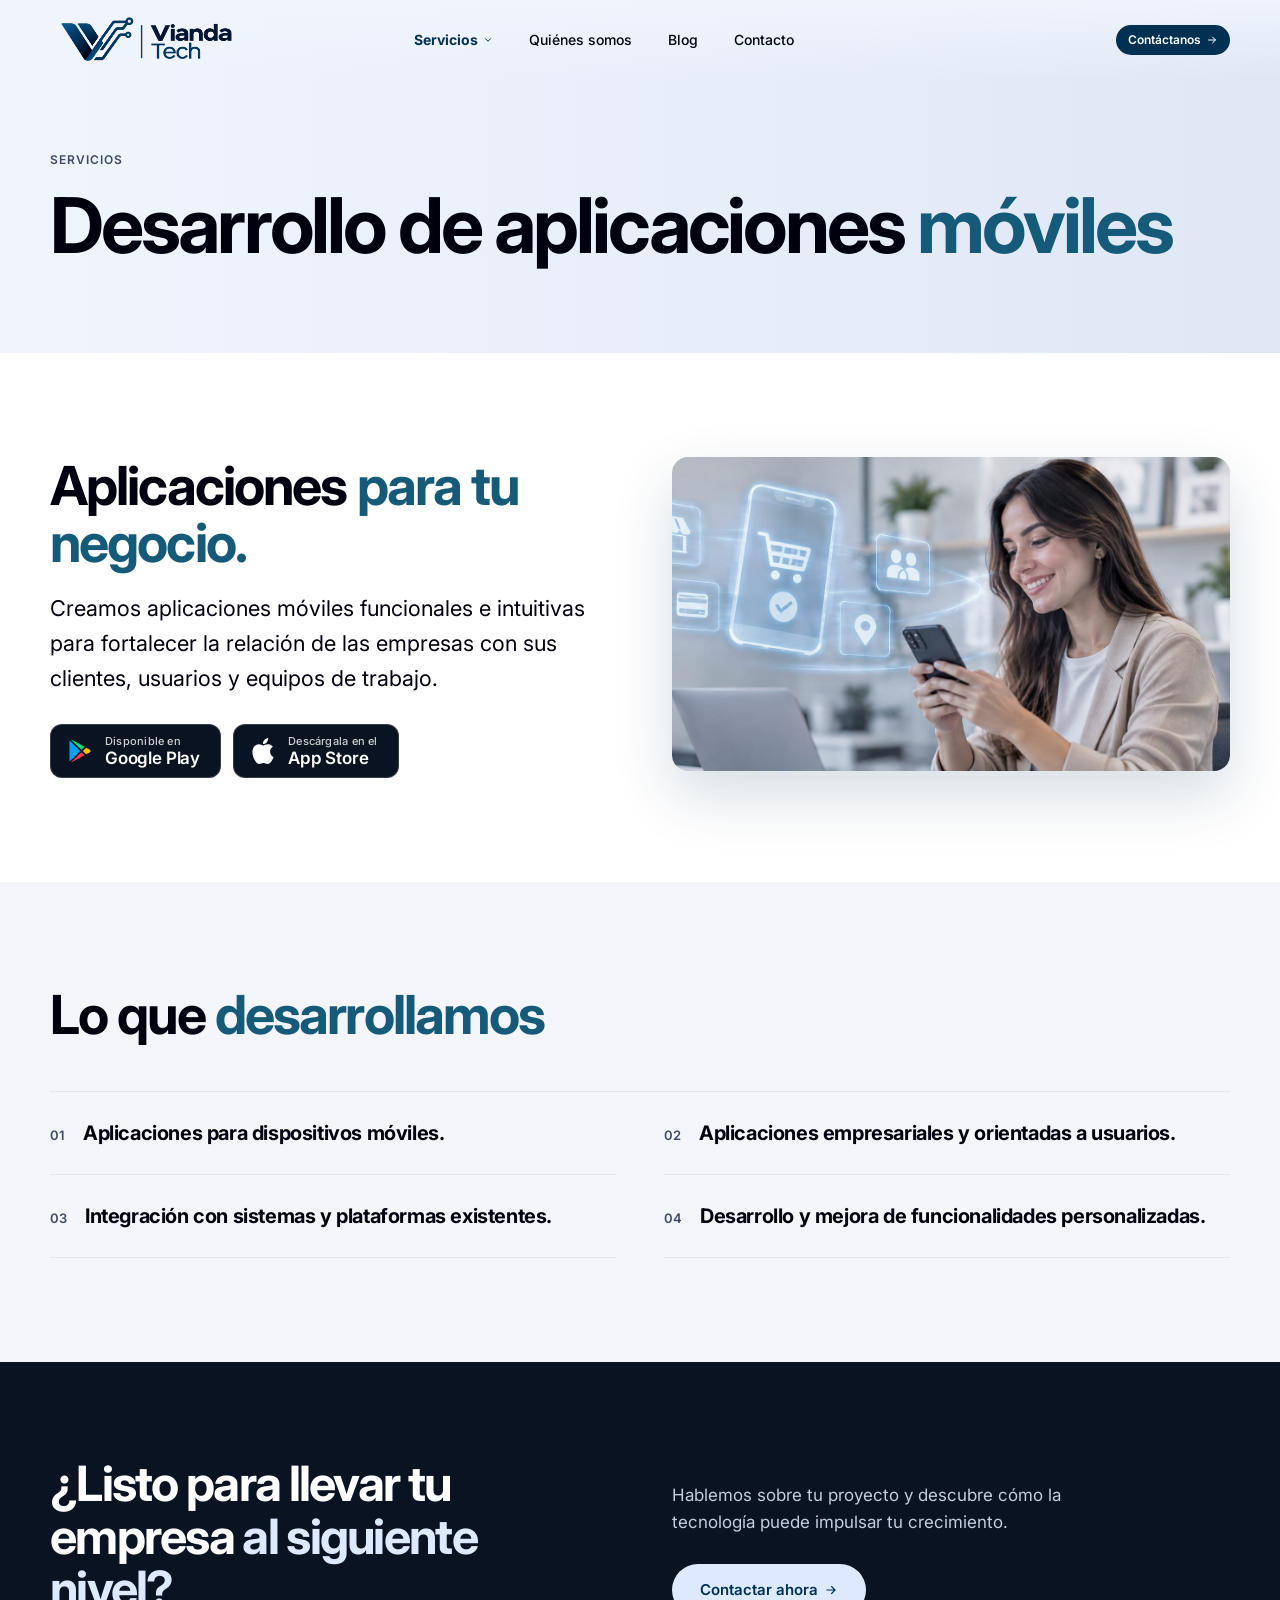
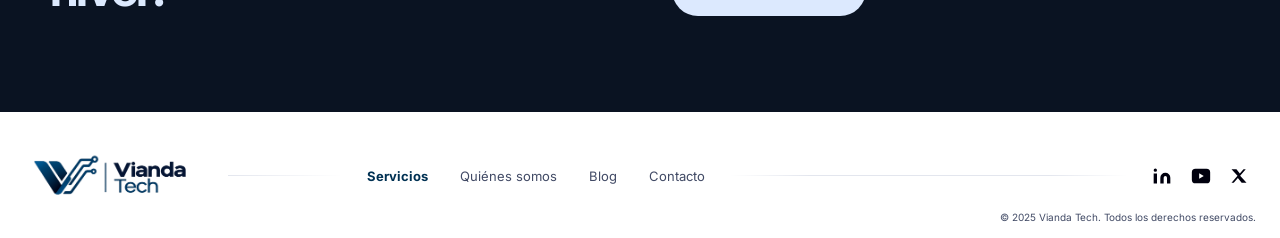
==== aplicaciones-moviles.html @ a9103120 "look and feel improvements" ====
<!DOCTYPE html>
<html lang="es">
<head>
  <meta charset="utf-8">
  <meta name="viewport" content="width=device-width, initial-scale=1, viewport-fit=cover">
  <title>Desarrollo de aplicaciones móviles | Vianda Tech</title>
  <meta name="description" content="Creamos aplicaciones móviles funcionales e intuitivas para fortalecer la relación de las empresas con sus clientes, usuarios y equipos de trabajo.">
  <meta name="theme-color" content="#003153">
  <link rel="canonical" href="https://viandatech.com/aplicaciones-moviles.html">
  <link rel="icon" type="image/png" href="assets/logo-mark.png" media="(prefers-color-scheme: light)">
  <link rel="icon" type="image/png" href="assets/logo-mark-dark.png" media="(prefers-color-scheme: dark)">
  <meta property="og:type" content="website">
  <meta property="og:site_name" content="Vianda Tech">
  <meta property="og:locale" content="es_CO">
  <meta property="og:url" content="https://viandatech.com/aplicaciones-moviles.html">
  <meta property="og:title" content="Desarrollo de aplicaciones móviles | Vianda Tech">
  <meta property="og:description" content="Aplicaciones móviles funcionales e intuitivas para empresas, clientes y equipos de trabajo.">
  <meta property="og:image" content="https://viandatech.com/assets/og-image.jpg">
  <meta property="og:image:width" content="1200">
  <meta property="og:image:height" content="629">
  <meta name="twitter:card" content="summary_large_image">
  <link rel="preconnect" href="https://fonts.googleapis.com">
  <link rel="preconnect" href="https://fonts.gstatic.com" crossorigin>
  <link rel="stylesheet" href="https://fonts.googleapis.com/css2?family=Inter:wght@400;500;600;700;800&display=swap">
  <link rel="stylesheet" href="styles.css?v=20261141">
</head>
<body>

  <svg width="0" height="0" style="position:absolute" aria-hidden="true">
    <symbol id="i-arrow" viewBox="0 0 24 24"><path d="M5 12h14M13 6l6 6-6 6" fill="none" stroke="currentColor" stroke-width="2" stroke-linecap="round" stroke-linejoin="round"/></symbol>
    <symbol id="i-chev" viewBox="0 0 24 24"><path d="m6 9 6 6 6-6" fill="none" stroke="currentColor" stroke-width="2.4" stroke-linecap="round" stroke-linejoin="round"/></symbol>
    <symbol id="i-whatsapp" viewBox="0 0 24 24"><path fill="currentColor" d="M17.47 14.38c-.3-.15-1.76-.87-2.03-.97-.27-.1-.47-.15-.67.15-.2.3-.77.97-.94 1.16-.17.2-.35.22-.65.07-.3-.15-1.26-.46-2.39-1.48-.88-.79-1.48-1.76-1.65-2.06-.17-.3-.02-.46.13-.6.13-.14.3-.35.45-.52.15-.17.2-.3.3-.5.1-.2.05-.37-.03-.52-.07-.15-.67-1.61-.92-2.21-.24-.58-.49-.5-.67-.51h-.57c-.2 0-.52.07-.79.37-.27.3-1.04 1.02-1.04 2.48 0 1.46 1.07 2.88 1.21 3.07.15.2 2.1 3.2 5.08 4.49.71.3 1.26.49 1.7.63.71.23 1.36.2 1.87.12.57-.09 1.76-.72 2.01-1.41.25-.7.25-1.29.17-1.41-.07-.13-.27-.2-.57-.35M12.05 21.78h-.01a9.87 9.87 0 0 1-5.03-1.38l-.36-.21-3.74.98 1-3.65-.24-.37a9.86 9.86 0 0 1-1.51-5.26c0-5.45 4.44-9.89 9.89-9.89 2.64 0 5.12 1.03 6.99 2.9a9.83 9.83 0 0 1 2.89 7c0 5.45-4.44 9.89-9.88 9.89M20.46 3.49A11.82 11.82 0 0 0 12.05 0C5.5 0 .16 5.34.16 11.89c0 2.1.55 4.14 1.59 5.95L.06 24l6.3-1.65a11.88 11.88 0 0 0 5.68 1.45h.01c6.55 0 11.89-5.34 11.89-11.89 0-3.18-1.24-6.17-3.48-8.42"/></symbol>
    <symbol id="i-in" viewBox="0 0 24 24"><path fill="currentColor" d="M16 8a6 6 0 0 1 6 6v7h-4v-7a2 2 0 0 0-4 0v7h-4v-7a6 6 0 0 1 6-6zM2 9h4v12H2zM4 3a2 2 0 1 1 0 4 2 2 0 0 1 0-4z"/></symbol>
    <symbol id="i-yt" viewBox="0 0 24 24"><path fill="currentColor" fill-rule="evenodd" d="M6 4h12a4 4 0 0 1 4 4v8a4 4 0 0 1-4 4H6a4 4 0 0 1-4-4V8a4 4 0 0 1 4-4zm4 5v6l5-3z"/></symbol>
    <symbol id="i-x" viewBox="0 0 24 24"><path fill="currentColor" d="M18 3h3l-7.5 8.6L22 21h-6.5l-5-6.2L5 21H2l8-9.2L2 3h6.6l4.5 5.7z"/></symbol>
  </svg>

  <header class="page-head">
    <nav class="nav" aria-label="Principal">
      <div class="container nav__inner">
        <a class="logo" href="index.html"><img src="assets/logo.png" width="800" height="286" alt="Vianda Tech"></a>
        <ul class="nav__links" id="menu">
          <li class="has-menu">
            <a href="index.html#servicios" aria-current="page">Servicios <svg class="chev" width="10" height="10"><use href="#i-chev"/></svg></a>
            <ul class="submenu">
              <li><a href="software-a-medida.html">Software a Medida</a></li>
              <li><a href="asesoria-tecnologica.html">Asesoría Tecnológica</a></li>
              <li><a href="sitios-web-profesionales.html">Sitios Web Profesionales</a></li>
              <li><a href="aplicaciones-moviles.html" aria-current="page">Aplicaciones Móviles</a></li>
              <li><a href="automatizacion-ia.html">Automatización con IA</a></li>
            </ul>
          </li>
          <li><a href="quienes-somos.html">Quiénes somos</a></li>
          <li><a href="index.html#blog">Blog</a></li>
          <li><a href="https://wa.me/573223064409?text=Hola%2C%20deseo%20contactar%20contigo" target="_blank" rel="noopener">Contacto</a></li>
          <li class="nav__cta"><a class="btn btn--deep" href="https://wa.me/573223064409?text=Hola%2C%20quiero%20m%C3%A1s%20informaci%C3%B3n%20sobre%20sus%20servicios" target="_blank" rel="noopener">Contáctanos <svg width="14" height="14"><use href="#i-arrow"/></svg></a></li>
          <li class="nav__contact"><a href="tel:+573223064409">+57 322 306 4409</a><a href="mailto:contacto@viandatech.com">contacto@viandatech.com</a></li>
        </ul>
        <a class="btn btn--deep btn--nav" href="https://wa.me/573223064409?text=Hola%2C%20quiero%20m%C3%A1s%20informaci%C3%B3n%20sobre%20sus%20servicios" target="_blank" rel="noopener" aria-label="Contáctanos por WhatsApp"><span class="btn__label">Contáctanos</span> <svg class="ico-arrow" width="12" height="12"><use href="#i-arrow"/></svg><svg class="ico-wa" width="28" height="28" aria-hidden="true"><use href="#i-whatsapp"/></svg></a>
        <button class="burger" type="button" aria-label="Abrir menú" aria-expanded="false" aria-controls="menu">
          <span></span><span></span><span></span>
        </button>
        <div class="nav__backdrop"></div>
      </div>
    </nav>
    <div class="container page-head__body">
      <p class="eyebrow">Servicios</p>
      <h1>Desarrollo de aplicaciones <em>móviles</em></h1>
    </div>
  </header>

  <main>
    <section class="section" aria-labelledby="sw-title">
      <div class="container split">
        <div>
          <h2 id="sw-title">Aplicaciones <em>para tu negocio.</em></h2>
          <p class="lead lead--lg">Creamos aplicaciones móviles funcionales e intuitivas para fortalecer la relación de las empresas con sus clientes, usuarios y equipos de trabajo.</p>
          <div class="stores">
            <!-- Enlaces pendientes: reemplazar "#" por la URL de la ficha en cada tienda cuando la app esté publicada -->
            <a class="store" href="#">
              <svg width="26" height="26" viewBox="0 0 512 512" aria-hidden="true"><path fill="#00a0ff" d="M48 59.49v393a4.33 4.33 0 0 0 7.37 3.07L260 256 55.37 56.42A4.33 4.33 0 0 0 48 59.49z"/><path fill="#00e676" d="M345.8 174 89.22 32.64l-.16-.09c-4.42-2.4-8.62 3.58-5 7.06l201.13 192.32z"/><path fill="#ff3a44" d="M84.08 472.39c-3.6 3.48.6 9.46 5 7.06l.16-.09L345.8 338l-60.61-57.95z"/><path fill="#ffc400" d="M449.38 231l-71.65-39.46L310.36 256l67.37 64.43L449.38 281c19.49-10.77 19.49-39.23 0-50z"/></svg>
              <span><small>Disponible en</small>Google Play</span>
            </a>
            <a class="store" href="#">
              <svg width="26" height="26" viewBox="0 0 24 24" aria-hidden="true"><path fill="currentColor" d="M12.152 6.896c-.948 0-2.415-1.078-3.96-1.04-2.04.027-3.91 1.183-4.961 3.014-2.117 3.675-.546 9.103 1.519 12.09 1.013 1.454 2.208 3.09 3.792 3.039 1.52-.065 2.09-.987 3.935-.987 1.831 0 2.35.987 3.96.948 1.637-.026 2.676-1.48 3.676-2.948 1.156-1.688 1.636-3.325 1.662-3.415-.039-.013-3.182-1.221-3.22-4.857-.026-3.04 2.48-4.494 2.597-4.559-1.429-2.09-3.623-2.324-4.39-2.376-2-.156-3.675 1.09-4.61 1.09zM15.53 3.83c.843-1.012 1.4-2.427 1.245-3.83-1.207.052-2.662.805-3.532 1.818-.78.896-1.454 2.338-1.273 3.714 1.338.104 2.715-.688 3.559-1.701"/></svg>
              <span><small>Descárgala en el</small>App Store</span>
            </a>
          </div>
        </div>
        <img class="connected__img" src="assets/hero-5.jpg" width="1612" height="724" alt="Persona usando una aplicación móvil en su teléfono" loading="lazy">
      </div>
    </section>

    <section class="section section--tint" aria-labelledby="scope-title">
      <div class="container">
        <h2 id="scope-title" class="h2--wide">Lo que <em>desarrollamos</em></h2>
        <ul class="values values--2">
          <li>Aplicaciones para dispositivos móviles.</li>
          <li>Aplicaciones empresariales y orientadas a usuarios.</li>
          <li>Integración con sistemas y plataformas existentes.</li>
          <li>Desarrollo y mejora de funcionalidades personalizadas.</li>
        </ul>
      </div>
    </section>

    <section class="cta" id="contacto">
      <div class="container cta__inner">
        <h2>¿Listo para llevar tu empresa <em>al siguiente nivel?</em></h2>
        <div>
          <p>Hablemos sobre tu proyecto y descubre cómo la tecnología puede impulsar tu crecimiento.</p>
          <a class="btn btn--soft" href="https://wa.me/573223064409?text=Hola%2C%20deseo%20contactar%20contigo" target="_blank" rel="noopener">Contactar ahora <svg width="14" height="14"><use href="#i-arrow"/></svg></a>
        </div>
      </div>
    </section>
  </main>

  <footer class="footer">
    <a class="logo" href="index.html"><img src="assets/logo.png" width="800" height="286" alt="Vianda Tech" loading="lazy"></a>
    <span class="footer__line footer__line--s" aria-hidden="true"></span>
    <nav aria-label="Pie">
      <a href="index.html#servicios" aria-current="page">Servicios</a>
      <a href="quienes-somos.html">Quiénes somos</a>
      <a href="index.html#blog">Blog</a>
      <a href="https://wa.me/573223064409?text=Hola%2C%20deseo%20contactar%20contigo" target="_blank" rel="noopener">Contacto</a>
    </nav>
    <span class="footer__line footer__line--l" aria-hidden="true"></span>
    <div class="footer__social">
      <a href="#" aria-label="LinkedIn"><svg width="20" height="20"><use href="#i-in"/></svg></a>
      <a href="#" aria-label="YouTube"><svg width="22" height="22"><use href="#i-yt"/></svg></a>
      <a href="#" aria-label="X"><svg width="18" height="18"><use href="#i-x"/></svg></a>
    </div>
    <small>&copy; 2025 Vianda Tech. Todos los derechos reservados.</small>
  </footer>

  <script src="script.js?v=20261141" defer></script>
</body>
</html>
---- styles.css ----
/* Medidas tomadas de la referencia (lienzo de 1672px de ancho, contenedor de 1180px). */
:root {
  --primary: #034dfc;        /* botones (landing): blanco sobre este azul = 6.1:1 */
  --primary-on-dark: #007bff; /* texto destacado sobre fondos oscuros */
  --primary-text: #003153;   /* texto, enlaces e íconos sobre claro: 13.6:1 */
  --primary-soft: #dce9fe;
  --accent: #165a7a;         /* palabra destacada del titular: ~7:1 sobre el hero */
  --ink: #00000e;
  --muted: #414a65;
  --panel: #f6f7fb;
  --surface: #f3f5fa;
  --hero: #f0f5fd;
  --dark: #0a1322;
  --line: #e3e6ee;
  --container: 1180px;
  --wide: 1460px;
}

* { box-sizing: border-box; margin: 0; padding: 0; }
html { scroll-behavior: smooth; }
body { font-family: Inter, system-ui, -apple-system, "Segoe UI", sans-serif; color: var(--ink); background: #fff; line-height: 1.4; -webkit-font-smoothing: antialiased; }
a { color: inherit; text-decoration: none; }
ul { list-style: none; }
svg { display: block; flex: none; }
em { font-style: normal; color: var(--primary-text); }
h1, h2, h3 { letter-spacing: -.025em; }
.container { width: min(var(--container), 100% - 3rem); margin-inline: auto; }

/* Botones */
.btn { display: inline-flex; align-items: center; gap: 6px; height: 38px; padding: 0 20px; border-radius: 99px; background: var(--primary); color: #fff; font-size: 14px; font-weight: 600; transition: filter .2s; }
.btn:hover { filter: brightness(1.15); }
.btn--deep { background: var(--primary-text); }
.btn--nav { height: 30px; padding: 0 12px; font-size: 12px; gap: 5px; }
.ico-wa { display: none; }

/* Logo */
.logo { display: inline-flex; align-items: center; }
.logo img { display: block; height: 72px; width: auto; }

/* Hero */
.hero { position: relative; height: 580px; overflow: hidden; background: linear-gradient(90deg, var(--hero) 0%, var(--hero) 34%, #e8eef9 52%, #dfe7f5 100%); }
.nav { position: relative; z-index: 4; height: 80px; background: linear-gradient(180deg, rgba(240,245,253,.92), rgba(240,245,253,0)); }
.nav__inner { height: 100%; display: flex; align-items: center; justify-content: space-between; }
.nav__links { display: flex; gap: 36px; margin: 0 auto 0 clamp(2rem, 12.7vw, 213px); font-size: 14px; font-weight: 500; }
.nav__links a { display: inline-flex; align-items: center; gap: 5px; }
.has-menu { position: relative; }
.submenu { display: none; position: absolute; top: 100%; left: -14px; min-width: 210px; padding: 8px; background: #fff; border: 1px solid var(--line); border-radius: 12px; box-shadow: 0 12px 30px rgba(0,0,14,.1); }
.has-menu:hover .submenu, .has-menu:focus-within .submenu { display: block; }
.submenu a { display: flex; padding: 9px 12px; border-radius: 8px; font-size: 13px; }
.submenu a:hover { background: var(--primary-soft); color: var(--primary-text); }

/* Carrusel: cada diapositiva trae su texto y su portátil, y la pista se desplaza a la izquierda */
.hero__carousel { position: absolute; inset: 0; z-index: 2; overflow: hidden; pointer-events: none; touch-action: pan-y; }
.hero__track { display: flex; height: 100%; transition: transform .7s cubic-bezier(.65, 0, .35, 1); }
.hero__slide { position: relative; flex: 0 0 100%; min-width: 0; pointer-events: auto; }
.hero__device { position: absolute; z-index: 1; top: 0; bottom: 0; right: 0; width: 56%; -webkit-mask-image: linear-gradient(90deg, transparent, #000 30%); mask-image: linear-gradient(90deg, transparent, #000 30%); }
.hero__dots { position: absolute; z-index: 5; left: 0; right: 0; bottom: 10px; display: flex; align-items: center; gap: 8px; }
.hero__dot { width: 8px; height: 8px; padding: 0; border: 0; border-radius: 99px; background: rgba(0,49,83,.25); cursor: pointer; transition: width .3s, background .3s; }
.hero__dot[aria-current="true"] { width: 24px; background: var(--primary-text); }
.hero__pause { display: grid; place-items: center; width: 20px; height: 20px; margin-left: 6px; padding: 0; border: 0; border-radius: 50%; background: rgba(0,49,83,.12); color: var(--primary-text); cursor: pointer; transition: background .2s; }
.hero__pause:hover { background: rgba(0,49,83,.22); }
.hero__pause:focus-visible, .hero__dot:focus-visible { outline: 2px solid var(--primary-text); outline-offset: 3px; }
.hero__dot:focus-visible { outline: 2px solid var(--primary-text); outline-offset: 3px; }
@media (prefers-reduced-motion: reduce) { .hero__track { transition: none; } }

.hero__body { position: relative; z-index: 3; padding-top: 190px; }
.hero h1 em, .hero h2 em { color: var(--accent); }
.hero h2 { font-size: 64px; line-height: 62px; font-weight: 700; letter-spacing: -.035em; }
.hero h1 { font-size: 64px; line-height: 62px; font-weight: 700; letter-spacing: -.035em; }
.hero p { max-width: 440px; margin: 18px 0 28px; font-size: 17px; line-height: 24px; color: var(--muted); }
.hero h1 + .hero__actions { margin-top: 28px; }
.hero__actions { display: flex; align-items: center; gap: 22px; }
.hero__actions .btn { padding: 0 20px; }

/* Escena del hero (marcador de posición: sustituir por la foto real) */
.hero__visual { position: absolute; z-index: 1; top: 0; bottom: 0; right: 0; width: 56%; -webkit-mask-image: linear-gradient(90deg, transparent, #000 30%); mask-image: linear-gradient(90deg, transparent, #000 30%); }
.scene { position: absolute; inset: 0; opacity: .9;
  background:
    linear-gradient(90deg, var(--hero) 0%, rgba(240,245,253,0) 40%),
    linear-gradient(180deg, #e9f0fa 0%, #c3d3ea 60%, #9fb5d6 100%); filter: blur(2px); }
.desk { position: absolute; left: 0; right: 0; bottom: 0; height: 70px; background: linear-gradient(180deg, rgba(190,205,230,.5), #8fa6c9 70%, #6f89b3); }
.laptop { position: absolute; left: 32%; bottom: 62px; width: 340px; height: 208px; display: grid; place-items: center; border-radius: 6px 10px 6px 6px;
  background: linear-gradient(150deg, #1b335f 0%, var(--dark) 60%, #000103 100%); box-shadow: inset 0 0 0 3px #2c3d63, 0 30px 50px rgba(10,25,60,.35);
  transform-origin: bottom left; transform: perspective(900px) rotateY(-38deg) rotateZ(-4deg) skewY(-6deg); }
.laptop__icon { width: 104px; height: 104px; color: #7fb0ff; filter: drop-shadow(0 0 14px rgba(40,110,255,.9)); }
.laptop img { width: 84px; height: auto; filter: drop-shadow(0 0 14px rgba(40,110,255,.9)) brightness(1.15); }
.laptop-base { position: absolute; left: 0; bottom: 38px; width: 62%; height: 22px; background: linear-gradient(180deg, #e8edf5, #aab7cc); border-radius: 0 0 40px 4px; transform: skewX(-38deg) translateX(40px); box-shadow: 0 10px 20px rgba(10,25,60,.25); }

/* Foto de la primera diapositiva: ocupa todo el bloque del dispositivo, encuadrada en los rostros */
.hero__photo { display: block; width: 100%; height: 100%; object-fit: cover; object-position: 50% 22%; }
.hero__photo--3 { object-position: 70% 30%; }
.hero__photo--6 { object-position: 60% 50%; }
.hero__photo--4 { object-position: 72% 40%; }
.hero__photo--5 { object-position: 60% 30%; }

/* Secciones (spec 006: títulos grandes a la izquierda, texto a la derecha, mucho aire vertical) */
.section { padding-block: 104px; }
.section--tint { background: var(--surface); }
.section--dark { background: var(--dark); color: #fff; }
.section h2, .intro h2 { font-size: clamp(34px, 4.2vw, 56px); line-height: 1.06; font-weight: 700; letter-spacing: -.035em; }
.h2--wide { max-width: 640px; }
.section--dark em, .section--dark h2 em { color: var(--primary-on-dark); }
.eyebrow { font-size: 12px; font-weight: 600; text-transform: uppercase; letter-spacing: .08em; color: var(--muted); margin-bottom: 14px; }
.lead { font-size: 17px; line-height: 1.6; color: var(--muted); }
.section--dark .lead { color: #c5cee0; }
.split { display: grid; grid-template-columns: 1fr 1fr; gap: 64px; align-items: start; }
.head-row { display: flex; align-items: flex-end; justify-content: space-between; gap: 24px; margin-bottom: 48px; }
.head-row .h2--wide { max-width: 520px; }

.link { display: inline-flex; align-items: center; gap: 8px; padding-bottom: 3px; border-bottom: 2px solid currentColor; font-size: 15px; font-weight: 600; color: var(--primary-text); transition: gap .2s; }
.link:hover { gap: 12px; }
.btn--soft { background: var(--primary-soft); color: var(--primary-text); }
.btn--lg, .section .btn, .cta .btn { height: 52px; padding: 0 28px; font-size: 15px; }

/* Introducción + cifras */
.intro { padding-block: 72px 56px; }
.intro__text { max-width: 880px; margin-inline: auto; text-align: center; font-size: clamp(18px, 2vw, 24px); line-height: 1.5; font-weight: 500; color: var(--primary-text); letter-spacing: -.01em; }
.stats { margin-top: 48px; padding-top: 32px; border-top: 1px solid var(--line); display: grid; grid-template-columns: repeat(3, 1fr); }
.stats li { display: flex; align-items: center; justify-content: center; gap: 14px; font-size: 13px; line-height: 17px; color: var(--muted); border-right: 1px solid var(--line); }
.stats li:last-child { border-right: 0; }
.stats svg { color: var(--primary-text); }
.stats strong { display: block; font-size: 16px; font-weight: 700; color: var(--ink); }

/* Sección oscura: IA */
.ai { background: radial-gradient(900px 420px at 100% 0%, rgba(3,77,252,.28), transparent 70%), var(--dark); }
.ai__top { grid-template-columns: 1.05fr 1fr; gap: 0; align-items: center; }
.ai__top > div:first-child { padding-right: 56px; border-right: 1px solid rgba(255,255,255,.14); }
.ai h2 em, .section--dark.ai h2 em { color: var(--primary-soft); }
.ai .lead { margin-top: 20px; max-width: 420px; }
.ai .lead strong { color: #fff; font-weight: 700; }
.ai__list { display: grid; gap: 16px; padding-left: 56px; }
.ai__list li { display: flex; align-items: center; gap: 20px; padding: 20px 24px; border: 1px solid rgba(255,255,255,.12); border-radius: 18px; background: linear-gradient(135deg, rgba(255,255,255,.07), rgba(255,255,255,.02)); }
.ai__icon { display: grid; place-items: center; flex: none; width: 64px; height: 64px; border-radius: 16px; background: rgba(3,77,252,.22); border: 1px solid rgba(0,123,255,.45); color: #fff; box-shadow: 0 0 24px rgba(0,123,255,.25); }
.ai__list h3 { font-size: 18px; line-height: 1.25; font-weight: 700; letter-spacing: -.01em; }
.ai__list p { margin-top: 6px; font-size: 14.5px; line-height: 1.55; color: #c5cee0; }
.ai__frame { margin-top: 56px; }
.ai__shot { overflow: hidden; border-radius: 18px; border: 1px solid rgba(255,255,255,.14); box-shadow: 0 30px 80px rgba(0,0,0,.45); }
.ai__shot img { display: block; width: 100%; height: auto; aspect-ratio: 1570 / 385; object-fit: contain; }
.ai__frame figcaption { display: flex; justify-content: center; margin-top: 32px; }
/* Ícono en círculo */
.icon { display: grid; place-items: center; width: 52px; height: 52px; border-radius: 50%; background: var(--primary-soft); color: var(--primary-text); }
.icon svg { width: 26px; height: 26px; }

/* Tarjetas con imagen */
.studios { display: grid; grid-template-columns: repeat(3, 1fr); grid-auto-rows: 300px; gap: 20px; margin-top: 56px; }
.studio-feature { grid-column: span 2; }
.studios > li { display: flex; }
.studio { position: relative; display: block; flex: 1; overflow: hidden; border-radius: 14px; background: var(--dark); isolation: isolate; }
.studio::after { content: ""; position: absolute; inset: 0; z-index: 1; background: linear-gradient(180deg, rgba(10,19,34,0) 45%, rgba(10,19,34,.82) 100%); }
.studio:focus-visible { outline: 3px solid var(--primary); outline-offset: 4px; }
.studio img { position: absolute; inset: 0; display: block; width: 100%; height: 100%; object-fit: cover; transition: transform .5s cubic-bezier(.2,.7,.2,1); }
.studio--software img { object-position: 78% 35%; }
.studio--mobile img { object-position: 74% 30%; }
.studio--advice img { object-position: 52% 40%; }
.studio--ai img { object-position: 80% 50%; }
.studio:hover img { transform: scale(1.04); }
.studio__label { position: absolute; z-index: 2; left: 24px; right: 20px; bottom: 22px; display: flex; align-items: center; justify-content: space-between; gap: 12px; font-size: 22px; line-height: 1.15; font-weight: 700; letter-spacing: -.02em; color: #fff; }
.studio__label svg { flex: none; box-sizing: content-box; padding: 10px; border-radius: 50%; background: var(--primary-soft); color: var(--primary-text); transition: transform .2s; }
.studio:hover .studio__label svg { transform: translateX(4px); }
@media (prefers-reduced-motion: reduce) { .studio img, .studio__label svg { transition: none; } .studio:hover img, .studio:hover .studio__label svg { transform: none; } }

/* Resultados: cuadrícula asimétrica */
.stories { display: grid; grid-template-columns: 1fr; gap: 72px; }
.story { display: grid; grid-template-columns: 1.15fr 1fr; column-gap: 56px; align-items: center; }
.stat__preview { grid-column: 1; grid-row: 1; }
.stat__head { grid-column: 2; grid-row: 1; }
.story h3, .stat__head h3 { font-size: 28px; line-height: 1.15; font-weight: 700; letter-spacing: -.025em; color: var(--ink); }
.story p, .stat__head p { margin-top: 10px; max-width: 520px; font-size: 16px; line-height: 1.55; color: var(--muted); }.story--stat { background: transparent; color: var(--primary-text); }
.stat__preview { display: block; overflow: hidden; border-radius: 12px; background: #fff; color: var(--ink); border: 1px solid rgba(0,49,83,.12); box-shadow: 0 2px 4px rgba(0,49,83,.10), 0 18px 36px -8px rgba(0,49,83,.28), 0 44px 80px -20px rgba(0,49,83,.32); transition: transform .35s cubic-bezier(.2,.7,.2,1), box-shadow .35s cubic-bezier(.2,.7,.2,1); }
.stat__preview img { display: block; width: 100%; height: auto; aspect-ratio: 1260 / 560; object-fit: cover; object-position: top; transition: transform .5s cubic-bezier(.2,.7,.2,1); }
.stat__preview:hover img { transform: scale(1.03); }
.stat__preview:hover { transform: translateY(-6px); box-shadow: 0 4px 8px rgba(0,49,83,.12), 0 26px 48px -8px rgba(0,49,83,.32), 0 56px 96px -20px rgba(0,49,83,.36); }
.stat__preview:focus-visible { outline: 3px solid var(--primary-text); outline-offset: 3px; }
.stat__preview { position: relative; }
.stat__caption { display: flex; align-items: center; justify-content: space-between; gap: 12px; padding: 12px 16px; background: #fff; font-size: 14px; font-weight: 700; line-height: 1.25; }
.stat__caption small { display: block; margin-bottom: 2px; font-size: 12px; font-weight: 500; color: var(--muted); }
.stat__go { display: grid; place-items: center; flex: none; width: 34px; height: 34px; border-radius: 50%; background: var(--primary-soft); color: var(--primary-text); box-shadow: inset 0 0 0 1px rgba(0,49,83,.14); transition: transform .2s; }
.stat__preview:hover .stat__go { transform: translateX(3px); }
.sr-only { position: absolute; width: 1px; height: 1px; margin: -1px; padding: 0; overflow: hidden; clip: rect(0,0,0,0); white-space: nowrap; border: 0; }
@media (prefers-reduced-motion: reduce) { .stat__preview img, .stat__go { transition: none; } .stat__preview:hover img, .stat__preview:hover .stat__go { transform: none; } }
/* CTA */
.cta { padding-block: 96px; background: var(--dark); color: #fff; }
.cta__inner { display: grid; grid-template-columns: 1fr 1fr; gap: 64px; align-items: end; }
.cta h2 { font-size: clamp(32px, 3.8vw, 52px); line-height: 1.08; font-weight: 700; letter-spacing: -.035em; }
.cta em { color: var(--primary-soft); }
.cta p { margin-bottom: 28px; max-width: 420px; font-size: 17px; line-height: 1.6; color: #c5cee0; }

/* Footer */
.footer { width: min(var(--wide), 100% - 3rem); margin: 32px auto 0; padding-bottom: 14px; display: flex; flex-wrap: wrap; align-items: center; }
.footer .logo img { height: 64px; }
.footer__line { height: 1px; flex: 1; background: linear-gradient(90deg, #e3e6ee, rgba(227,230,238,0)); margin-inline: 25px; }
.footer__line--l { flex: 3.5; background: linear-gradient(90deg, rgba(227,230,238,0), #e3e6ee 20%, #e3e6ee 80%, rgba(227,230,238,0)); }
.footer nav { display: flex; gap: 32px; font-size: 13px; color: var(--muted); }
.footer nav a:hover { color: var(--primary-text); }
.footer nav [aria-current] { font-weight: 700; color: var(--ink); }
.footer__social { display: flex; align-items: center; gap: 18px; margin-right: 8px; }
.footer small { flex-basis: 100%; text-align: right; margin-top: 2px; font-size: 10px; color: var(--muted); }

/* Menú hamburguesa (solo móvil) */
.burger { display: none; }
.nav__cta, .nav__contact, .nav__backdrop { display: none; }

/* Responsive */
@media (max-width: 1000px) {
  .nav__inner { gap: 1rem; }
  .burger { margin-left: auto; }
  .burger { display: grid; place-content: center; gap: 5px; width: 44px; height: 44px; padding: 0; border: 0; background: none; color: var(--primary-text); cursor: pointer; }
  .burger span { display: block; width: 22px; height: 2px; border-radius: 2px; background: currentColor; transition: transform .25s, opacity .2s; }
  .burger[aria-expanded="true"] span:nth-child(1) { transform: translateY(7px) rotate(45deg); }
  .burger[aria-expanded="true"] span:nth-child(2) { opacity: 0; }
  .burger[aria-expanded="true"] span:nth-child(3) { transform: translateY(-7px) rotate(-45deg); }
  /* Menú móvil: cajón lateral a pantalla completa de alto, con fondo oscuro, objetivos táctiles de 52 px y llamada a la acción abajo */
  .nav { z-index: 30; }
  .burger { position: relative; z-index: 2; }
  .nav__backdrop { display: block; position: fixed; inset: 0; z-index: 0; background: rgba(0,14,30,.45); opacity: 0; pointer-events: none; transition: opacity .25s; }
  .nav__links { position: fixed; z-index: 1; top: 0; right: 0; bottom: 0; width: min(86vw, 360px); margin: 0; padding: 84px 20px 24px; flex-direction: column; align-items: stretch; gap: 0; overflow-y: auto; overscroll-behavior: contain; background: #fff; box-shadow: -12px 0 30px rgba(0,0,14,.12); font-size: 18px; font-weight: 600; visibility: hidden; transform: translateX(100%); transition: transform .3s cubic-bezier(.2,.7,.2,1), visibility 0s .3s; }
  .nav__links.is-open { visibility: visible; transform: none; transition: transform .3s cubic-bezier(.2,.7,.2,1), visibility 0s; }
  .nav__links.is-open ~ .nav__backdrop { opacity: 1; pointer-events: auto; }
  .nav__links > li { border-bottom: 1px solid var(--line); }
  .nav__links a { min-height: 52px; padding: 0 4px; border-radius: 0; }
  .nav__links a:hover { background: none; color: var(--primary-text); }
  .nav__links .chev { display: none; }
  .nav__links .has-menu > a { min-height: 48px; }
  .nav__links .submenu { display: block; position: static; min-width: 0; padding: 0 0 10px 12px; margin: 0; border: 0; border-radius: 0; box-shadow: none; background: none; }
  .nav__links .submenu a { min-height: 44px; padding: 0 4px; font-size: 15px; font-weight: 500; color: var(--muted); }
  .nav__links .nav__cta, .nav__links .nav__contact { display: block; border-bottom: 0; }
  .nav__links .nav__cta { margin-top: auto; padding-top: 24px; }
  .nav__links .nav__cta .btn { width: 100%; justify-content: center; height: 52px; font-size: 16px; color: #fff; }
  .nav__links .nav__contact { padding-top: 12px; font-size: 14px; font-weight: 500; text-align: center; color: var(--muted); }
  .nav__links .nav__contact a { display: flex; justify-content: center; align-items: center; min-height: 44px; }
  body.menu-open { overflow: hidden; }
  .footer nav { display: none; }
  /* Barra superior: fondo blanco que se difumina hacia abajo, sin borde ni corte con el carrusel */
  .nav { height: 76px; background: linear-gradient(180deg, rgba(255,255,255,.95) 0%, rgba(255,255,255,.8) 45%, rgba(255,255,255,.35) 80%, rgba(255,255,255,0) 100%); }
  .nav__inner { padding-bottom: 10px; }
  .logo img { height: 52px; }
  .btn { height: 44px; }
  /* "Contáctanos": botón flotante solo con el ícono de WhatsApp (56 px, zona del pulgar); se oculta con el menú abierto o cuando ya se ve la sección de contacto */
  .btn--nav { position: fixed; z-index: 25; right: 16px; bottom: calc(16px + env(safe-area-inset-bottom, 0px)); width: 56px; height: 56px; padding: 0; justify-content: center; border-radius: 50%; background: var(--primary-text); box-shadow: 0 8px 20px rgba(0,49,83,.4), 0 2px 6px rgba(0,0,14,.2); transition: opacity .25s, transform .25s, visibility 0s; }
  .btn--nav .btn__label, .btn--nav .ico-arrow { display: none; }
  .btn--nav .ico-wa { display: block; width: 30px; height: 30px; }
  .btn--nav.is-hidden, body.menu-open .btn--nav { opacity: 0; visibility: hidden; transform: translateY(12px); pointer-events: none; transition: opacity .25s, transform .25s, visibility 0s .25s; }
  /* Hero móvil: la ilustración va arriba (mismo alto en todas las diapositivas) y el texto debajo, con el botón siempre a la misma altura */
  .hero { height: auto; }
  .hero__carousel { position: relative; inset: auto; }
  .hero__slide { display: flex; flex-direction: column; }
  .hero__body { padding-top: 18px; padding-bottom: 26px; }
  .hero h1, .hero h2 { font-size: clamp(28px, 8vw, 36px); line-height: 1.08; }
  .hero p { min-height: 66px; margin: 10px 0 18px; font-size: 15px; line-height: 22px; }
  .hero__device { order: -1; position: relative; top: auto; bottom: auto; right: auto; width: 100%; height: 230px; margin-top: 0; -webkit-mask-image: none; mask-image: none; }
  .hero__visual { top: 76px; bottom: auto; width: 100%; height: 230px; -webkit-mask-image: none; mask-image: none; }
  .desk { height: 48px; }
  .laptop { left: 24%; bottom: 44px; transform: perspective(900px) rotateY(-38deg) rotateZ(-4deg) skewY(-6deg) scale(.5); }
  .laptop-base { bottom: 22px; width: 56%; }
  .laptop__icon { width: 84px; height: 84px; }
  /* Indicador de posición: los puntos se muestran solo como referencia (se avanza con swipe o automáticamente) */
  .hero__dots { position: static; justify-content: center; padding: 0 0 18px; pointer-events: none; }
  .hero__pause { display: none; }
  /* Secciones: ritmo vertical de 56-64px, texto mínimo de 14px y objetivos táctiles de 44px */
  .section { padding-block: 64px; }
  .section h2, .intro h2 { font-size: 32px; }
  .split, .cta__inner { grid-template-columns: 1fr; gap: 24px; }
  .head-row { flex-direction: column; align-items: flex-start; margin-bottom: 32px; }
  .intro { padding-block: 48px 40px; }
  .stats { grid-template-columns: 1fr; gap: 18px; margin-top: 32px; }
  .stats li { justify-content: flex-start; border-right: 0; }
  .ai__top { grid-template-columns: 1fr; gap: 32px; }
  .ai__top > div:first-child { padding-right: 0; border-right: 0; }
  .ai__list { padding-left: 0; }
  .ai__list li { padding: 16px; gap: 14px; }
  .ai__icon { width: 52px; height: 52px; border-radius: 14px; }
  .ai__frame { margin-top: 36px; }
  .icon { width: 44px; height: 44px; }
  .icon svg { width: 24px; height: 24px; }
  .studios { grid-template-columns: 1fr 1fr; grid-auto-rows: 240px; gap: 16px; margin-top: 32px; }
  .story { display: flex; flex-direction: column; }
  .stat__head { order: -1; margin-bottom: 24px; }
  .stat__head h3 { margin-top: 0; }
  .stat__head p { margin-top: 10px; }
  .connected .split { gap: 32px; }
  .story h3, .stat__head h3 { font-size: 24px; }
  .cta { padding-block: 64px; }
  .cta .btn { height: 52px; }
  .footer__line { display: none; }
  .footer { margin-top: 24px; padding-bottom: 84px; justify-content: space-between; gap: .5rem 1rem; }
  .footer .logo img { height: 44px; }
  .footer nav { order: 3; flex-basis: 100%; flex-wrap: wrap; gap: 0 1.25rem; }
  .footer nav a { padding-block: 12px; }
  .footer__social { margin-right: 0; gap: 4px; }
  .footer__social a { display: grid; place-items: center; width: 44px; height: 44px; }
  .footer small { text-align: center; font-size: 12px; margin-top: 4px; }
}

/* Pantallas medianas: la ilustración cede espacio al texto para que no se solapen */
@media (min-width: 1001px) and (max-width: 1280px) {
  .hero__device { width: 50%; }
}

/* Escritorio: la foto de la primera diapositiva arranca bajo la barra superior y se difumina por el borde derecho */
@media (min-width: 1001px) {
  .hero__photo { height: calc(100% - 76px); margin-top: 76px; object-position: 50% 32%; -webkit-mask-image: linear-gradient(90deg, #000 68%, transparent 100%); mask-image: linear-gradient(90deg, #000 68%, transparent 100%); }
  .hero__photo--3 { object-position: 50% 30%; -webkit-mask-image: linear-gradient(90deg, #000 92%, transparent 100%); mask-image: linear-gradient(90deg, #000 92%, transparent 100%); }
  .hero__photo--6 { object-position: 50% 50%; -webkit-mask-image: linear-gradient(90deg, #000 82%, transparent 100%); mask-image: linear-gradient(90deg, #000 82%, transparent 100%); }
  .hero__photo--4 { object-position: 50% 40%; -webkit-mask-image: linear-gradient(90deg, #000 90%, transparent 100%); mask-image: linear-gradient(90deg, #000 90%, transparent 100%); }
  .hero__photo--5 { object-position: 50% 30%; -webkit-mask-image: linear-gradient(90deg, #000 92%, transparent 100%); mask-image: linear-gradient(90deg, #000 92%, transparent 100%); }
}

/* Página interna "Quiénes somos" (spec 007) */
.page-head { background: linear-gradient(90deg, var(--hero) 0%, #e8eef9 55%, #dfe7f5 100%); }
.page-head__body { padding-block: 72px 88px; }
.page-head h1 { font-size: clamp(44px, 6vw, 80px); line-height: 1.02; font-weight: 700; letter-spacing: -.04em; }
.page-head h1 em { color: var(--accent); }
.page-head .eyebrow { margin-bottom: 18px; }
.section:not(.section--dark) h2 em { color: var(--accent); }
.lead--lg { font-size: clamp(18px, 1.7vw, 22px); line-height: 1.6; color: var(--ink); }
.split--cards { gap: 24px; align-items: stretch; }
.pillar { padding: 40px; border-radius: 14px; background: #fff; border: 1px solid var(--line); }
.pillar h2 { margin-bottom: 18px; font-size: clamp(28px, 3vw, 40px); }
.pillar p:not(.eyebrow) { font-size: 17px; line-height: 1.65; color: var(--muted); }
.values { display: grid; grid-template-columns: repeat(3, 1fr); column-gap: 48px; margin-top: 48px; border-top: 1px solid var(--line); counter-reset: v; }
.values li { counter-increment: v; display: flex; align-items: baseline; gap: 18px; padding-block: 28px; border-bottom: 1px solid var(--line); font-size: 24px; font-weight: 700; letter-spacing: -.02em; }
.values li::before { content: "0" counter(v); font-size: 13px; font-weight: 600; letter-spacing: 0; color: var(--muted); }
.nav__links [aria-current="page"], .footer nav [aria-current="page"] { font-weight: 700; color: var(--primary-text); }
@media (max-width: 1000px) {
  .page-head__body { padding-block: 32px 48px; }
  .pillar { padding: 28px; }
  .values { grid-template-columns: 1fr; }
  .values li { font-size: 20px; padding-block: 20px; }
}
@media (max-width: 640px) {
  .studios { grid-template-columns: 1fr; grid-auto-rows: 200px; }
  .studio-feature { grid-column: auto; }
  .studio__label { font-size: 20px; }
}

/* Propuesta de valor dentro de "Nuestros servicios" (spec 006) */
.value { text-align: center; }
.value .eyebrow { margin-bottom: 12px; }
.value__title { font-size: clamp(28px, 3.2vw, 42px); line-height: 1.1; font-weight: 700; letter-spacing: -.03em; }
.value__list { display: grid; grid-template-columns: repeat(4, 1fr); margin-top: 48px; }
.value__list li { display: flex; flex-direction: column; align-items: center; padding: 8px 28px; border-left: 1px solid var(--line); }
.value__list li:first-child { border-left: 0; }
.value__list .icon { width: 64px; height: 64px; margin-bottom: 18px; }
.value__list .icon svg { width: 30px; height: 30px; }
.value__list h3 { font-size: 18px; line-height: 1.25; font-weight: 700; letter-spacing: -.015em; }
.value__list p { margin-top: 8px; max-width: 220px; font-size: 14px; line-height: 1.5; color: var(--muted); }
@media (max-width: 1000px) {
  .value__list { grid-template-columns: 1fr 1fr; gap: 36px 0; margin-top: 32px; }
  .value__list li:nth-child(odd) { border-left: 0; }
}
@media (max-width: 640px) {
  .value__list { grid-template-columns: 1fr; gap: 28px; }
  .value__list li { border-left: 0; padding-inline: 0; }
}

/* Banner de IA en tablet y móvil: se enmarca más alto y se enfoca en el robot y la pantalla (spec 006, RF-09) */
@media (max-width: 1000px) {
  .ai__shot img { aspect-ratio: 2.2 / 1; object-fit: cover; object-position: 30% 50%; }
}
@media (max-width: 640px) {
  .ai__shot img { aspect-ratio: 3 / 2; object-position: 32% 50%; }
}

/* Sección independiente: Tu negocio, siempre conectado (spec 006, RF-12) */
.connected .split { align-items: center; }
.connected .lead { margin-top: 20px; max-width: 460px; }
.connected__img { display: block; width: 100%; height: auto; aspect-ratio: 16 / 9; object-fit: cover; border-radius: 16px; box-shadow: 0 24px 60px rgba(0,49,83,.16); }

/* Página interna "Software a la medida" (spec 008) */
.values--2 { grid-template-columns: repeat(2, 1fr); }
.values--2 li { font-size: 20px; line-height: 1.3; }
@media (max-width: 1000px) { .values--2 { grid-template-columns: 1fr; } .values--2 li { font-size: 18px; } }
.split > div > .lead--lg { margin-top: 20px; }

/* Insignias de tiendas de aplicaciones (spec 009, RF-05) */
.stores { display: flex; flex-wrap: wrap; gap: 12px; margin-top: 28px; }
.store { display: inline-flex; align-items: center; gap: 12px; padding: 10px 20px 10px 16px; border-radius: 12px; background: var(--dark); color: #fff; font-size: 17px; font-weight: 600; line-height: 1.1; letter-spacing: -.01em; border: 1px solid rgba(255,255,255,.18); transition: transform .2s, box-shadow .2s; }
.store small { display: block; margin-bottom: 2px; font-size: 11px; font-weight: 500; letter-spacing: .02em; opacity: .8; }
.store:hover { transform: translateY(-2px); box-shadow: 0 10px 24px -8px rgba(0,49,83,.45); }
.store:focus-visible { outline: 3px solid var(--primary-text); outline-offset: 3px; }

/* Sección de IA sin botón (página de Automatización): menos aire inferior antes del CTA oscuro (spec 012, RF-05) */
.ai--compact { padding-bottom: 56px; }
@media (max-width: 1000px) { .ai--compact { padding-bottom: 32px; } }
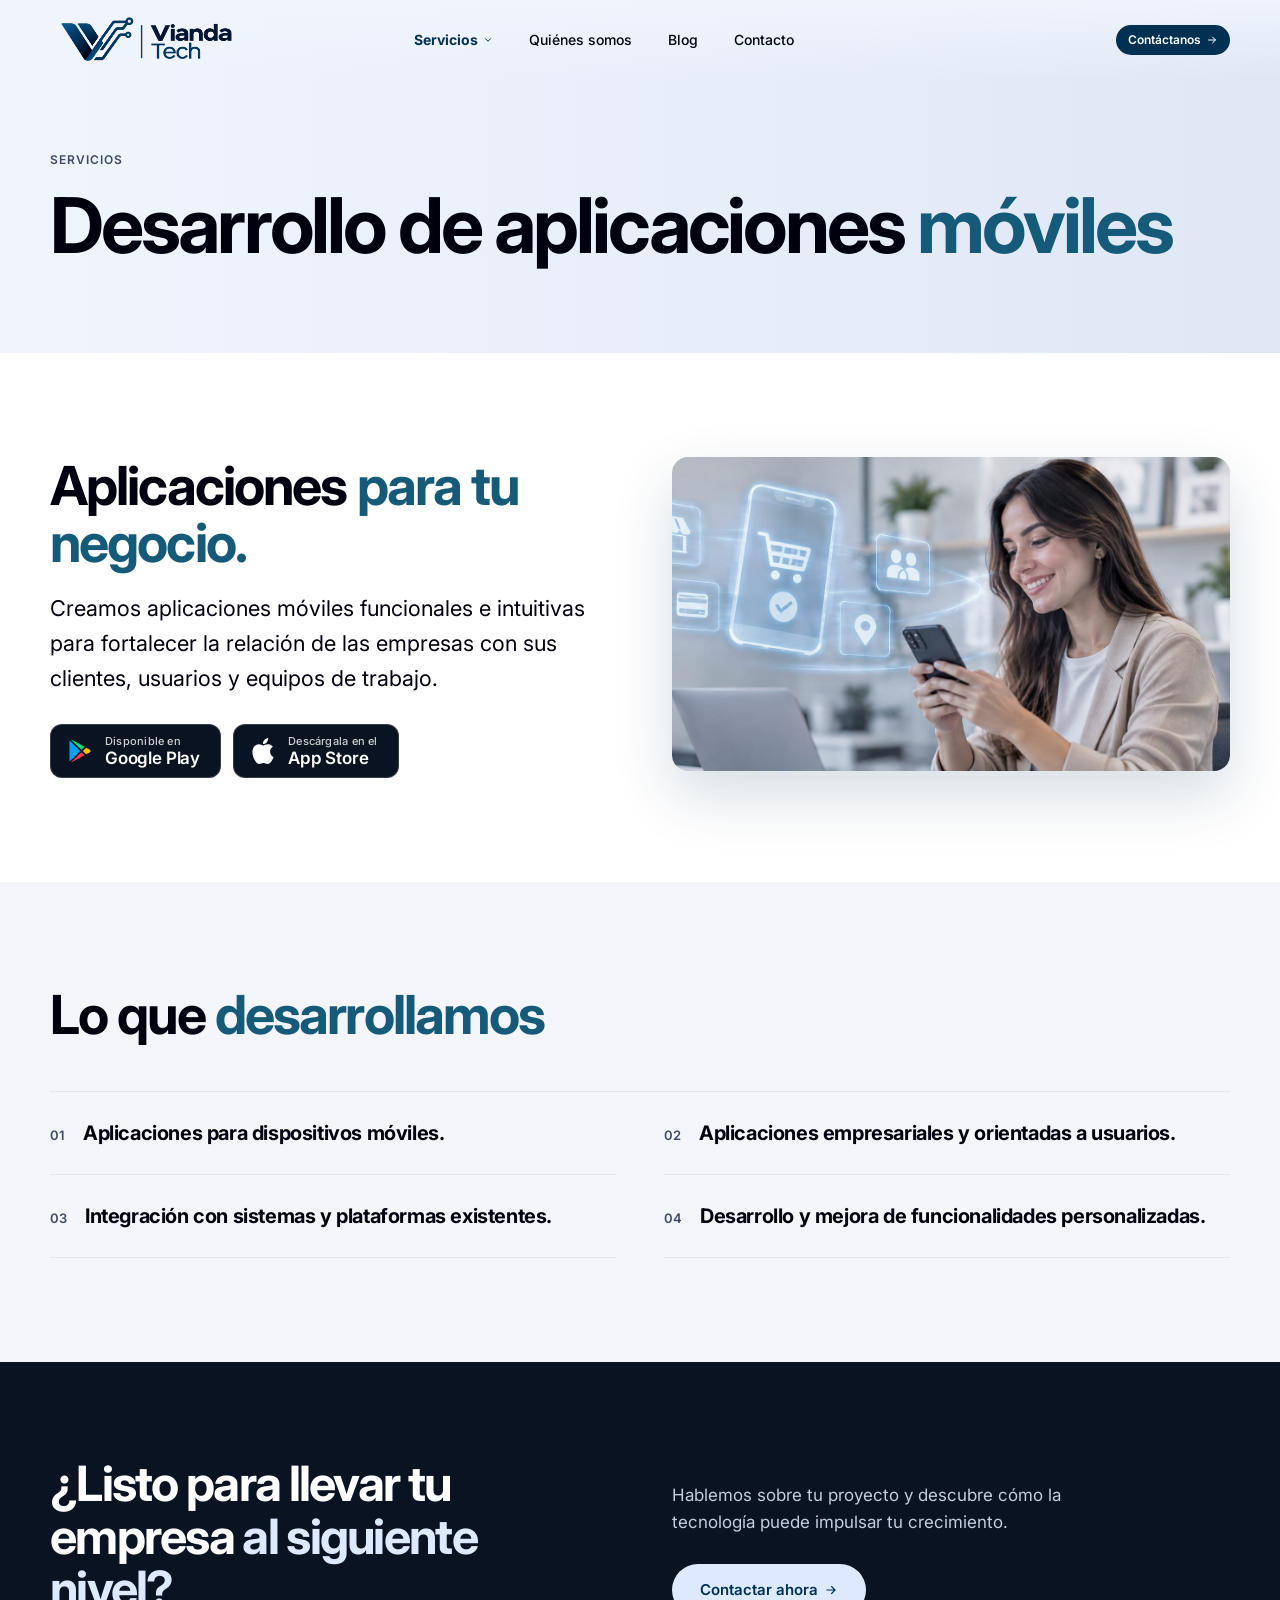
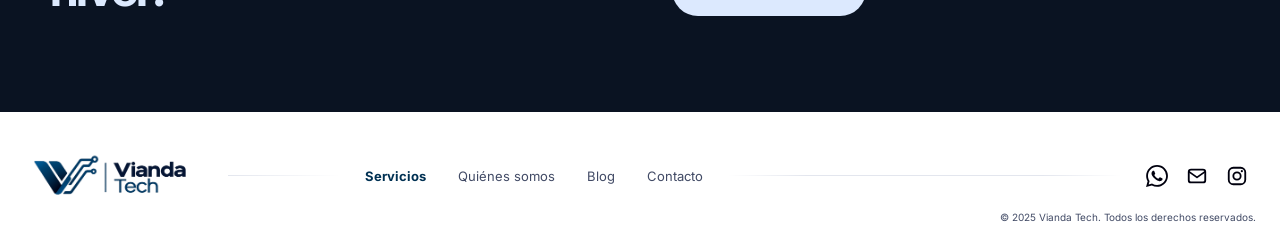
==== commit 0516c021: "look and feel improvements" ====
--- a/aplicaciones-moviles.html
+++ b/aplicaciones-moviles.html
@@ -22,7 +22,7 @@
   <link rel="preconnect" href="https://fonts.googleapis.com">
   <link rel="preconnect" href="https://fonts.gstatic.com" crossorigin>
   <link rel="stylesheet" href="https://fonts.googleapis.com/css2?family=Inter:wght@400;500;600;700;800&display=swap">
-  <link rel="stylesheet" href="styles.css?v=20261141">
+  <link rel="stylesheet" href="styles.css?v=20261142">
 </head>
 <body>
 
@@ -30,10 +30,9 @@
     <symbol id="i-arrow" viewBox="0 0 24 24"><path d="M5 12h14M13 6l6 6-6 6" fill="none" stroke="currentColor" stroke-width="2" stroke-linecap="round" stroke-linejoin="round"/></symbol>
     <symbol id="i-chev" viewBox="0 0 24 24"><path d="m6 9 6 6 6-6" fill="none" stroke="currentColor" stroke-width="2.4" stroke-linecap="round" stroke-linejoin="round"/></symbol>
     <symbol id="i-whatsapp" viewBox="0 0 24 24"><path fill="currentColor" d="M17.47 14.38c-.3-.15-1.76-.87-2.03-.97-.27-.1-.47-.15-.67.15-.2.3-.77.97-.94 1.16-.17.2-.35.22-.65.07-.3-.15-1.26-.46-2.39-1.48-.88-.79-1.48-1.76-1.65-2.06-.17-.3-.02-.46.13-.6.13-.14.3-.35.45-.52.15-.17.2-.3.3-.5.1-.2.05-.37-.03-.52-.07-.15-.67-1.61-.92-2.21-.24-.58-.49-.5-.67-.51h-.57c-.2 0-.52.07-.79.37-.27.3-1.04 1.02-1.04 2.48 0 1.46 1.07 2.88 1.21 3.07.15.2 2.1 3.2 5.08 4.49.71.3 1.26.49 1.7.63.71.23 1.36.2 1.87.12.57-.09 1.76-.72 2.01-1.41.25-.7.25-1.29.17-1.41-.07-.13-.27-.2-.57-.35M12.05 21.78h-.01a9.87 9.87 0 0 1-5.03-1.38l-.36-.21-3.74.98 1-3.65-.24-.37a9.86 9.86 0 0 1-1.51-5.26c0-5.45 4.44-9.89 9.89-9.89 2.64 0 5.12 1.03 6.99 2.9a9.83 9.83 0 0 1 2.89 7c0 5.45-4.44 9.89-9.88 9.89M20.46 3.49A11.82 11.82 0 0 0 12.05 0C5.5 0 .16 5.34.16 11.89c0 2.1.55 4.14 1.59 5.95L.06 24l6.3-1.65a11.88 11.88 0 0 0 5.68 1.45h.01c6.55 0 11.89-5.34 11.89-11.89 0-3.18-1.24-6.17-3.48-8.42"/></symbol>
-    <symbol id="i-in" viewBox="0 0 24 24"><path fill="currentColor" d="M16 8a6 6 0 0 1 6 6v7h-4v-7a2 2 0 0 0-4 0v7h-4v-7a6 6 0 0 1 6-6zM2 9h4v12H2zM4 3a2 2 0 1 1 0 4 2 2 0 0 1 0-4z"/></symbol>
-    <symbol id="i-yt" viewBox="0 0 24 24"><path fill="currentColor" fill-rule="evenodd" d="M6 4h12a4 4 0 0 1 4 4v8a4 4 0 0 1-4 4H6a4 4 0 0 1-4-4V8a4 4 0 0 1 4-4zm4 5v6l5-3z"/></symbol>
-    <symbol id="i-x" viewBox="0 0 24 24"><path fill="currentColor" d="M18 3h3l-7.5 8.6L22 21h-6.5l-5-6.2L5 21H2l8-9.2L2 3h6.6l4.5 5.7z"/></symbol>
-  </svg>
+    <symbol id="i-mail" viewBox="0 0 24 24"><g fill="none" stroke="currentColor" stroke-width="2" stroke-linecap="round" stroke-linejoin="round"><rect x="3" y="5" width="18" height="14" rx="2.5"/><path d="m3.5 7.5 8.5 6 8.5-6"/></g></symbol>
+    <symbol id="i-instagram" viewBox="0 0 24 24"><g fill="none" stroke="currentColor" stroke-width="2" stroke-linecap="round" stroke-linejoin="round"><rect x="3" y="3" width="18" height="18" rx="5"/><circle cx="12" cy="12" r="4"/></g><circle cx="17.3" cy="6.7" r="1.2" fill="currentColor"/></symbol>
+    </svg>
 
   <header class="page-head">
     <nav class="nav" aria-label="Principal">
@@ -124,14 +123,15 @@
       <a href="https://wa.me/573223064409?text=Hola%2C%20deseo%20contactar%20contigo" target="_blank" rel="noopener">Contacto</a>
     </nav>
     <span class="footer__line footer__line--l" aria-hidden="true"></span>
-    <div class="footer__social">
-      <a href="#" aria-label="LinkedIn"><svg width="20" height="20"><use href="#i-in"/></svg></a>
-      <a href="#" aria-label="YouTube"><svg width="22" height="22"><use href="#i-yt"/></svg></a>
-      <a href="#" aria-label="X"><svg width="18" height="18"><use href="#i-x"/></svg></a>
+    <div class="footer__social" id="blog">
+      <a href="https://wa.me/573223064409?text=Hola%2C%20deseo%20contactar%20contigo" target="_blank" rel="noopener" aria-label="WhatsApp"><svg width="22" height="22"><use href="#i-whatsapp"/></svg></a>
+      <a href="mailto:contacto@viandatech.com" aria-label="Correo electrónico"><svg width="22" height="22"><use href="#i-mail"/></svg></a>
+      <!-- Pendiente: reemplazar "#" por la URL del perfil de Instagram de Vianda Tech -->
+      <a href="#" aria-label="Instagram"><svg width="22" height="22"><use href="#i-instagram"/></svg></a>
     </div>
     <small>&copy; 2025 Vianda Tech. Todos los derechos reservados.</small>
   </footer>
 
-  <script src="script.js?v=20261141" defer></script>
+  <script src="script.js?v=20261142" defer></script>
 </body>
 </html>
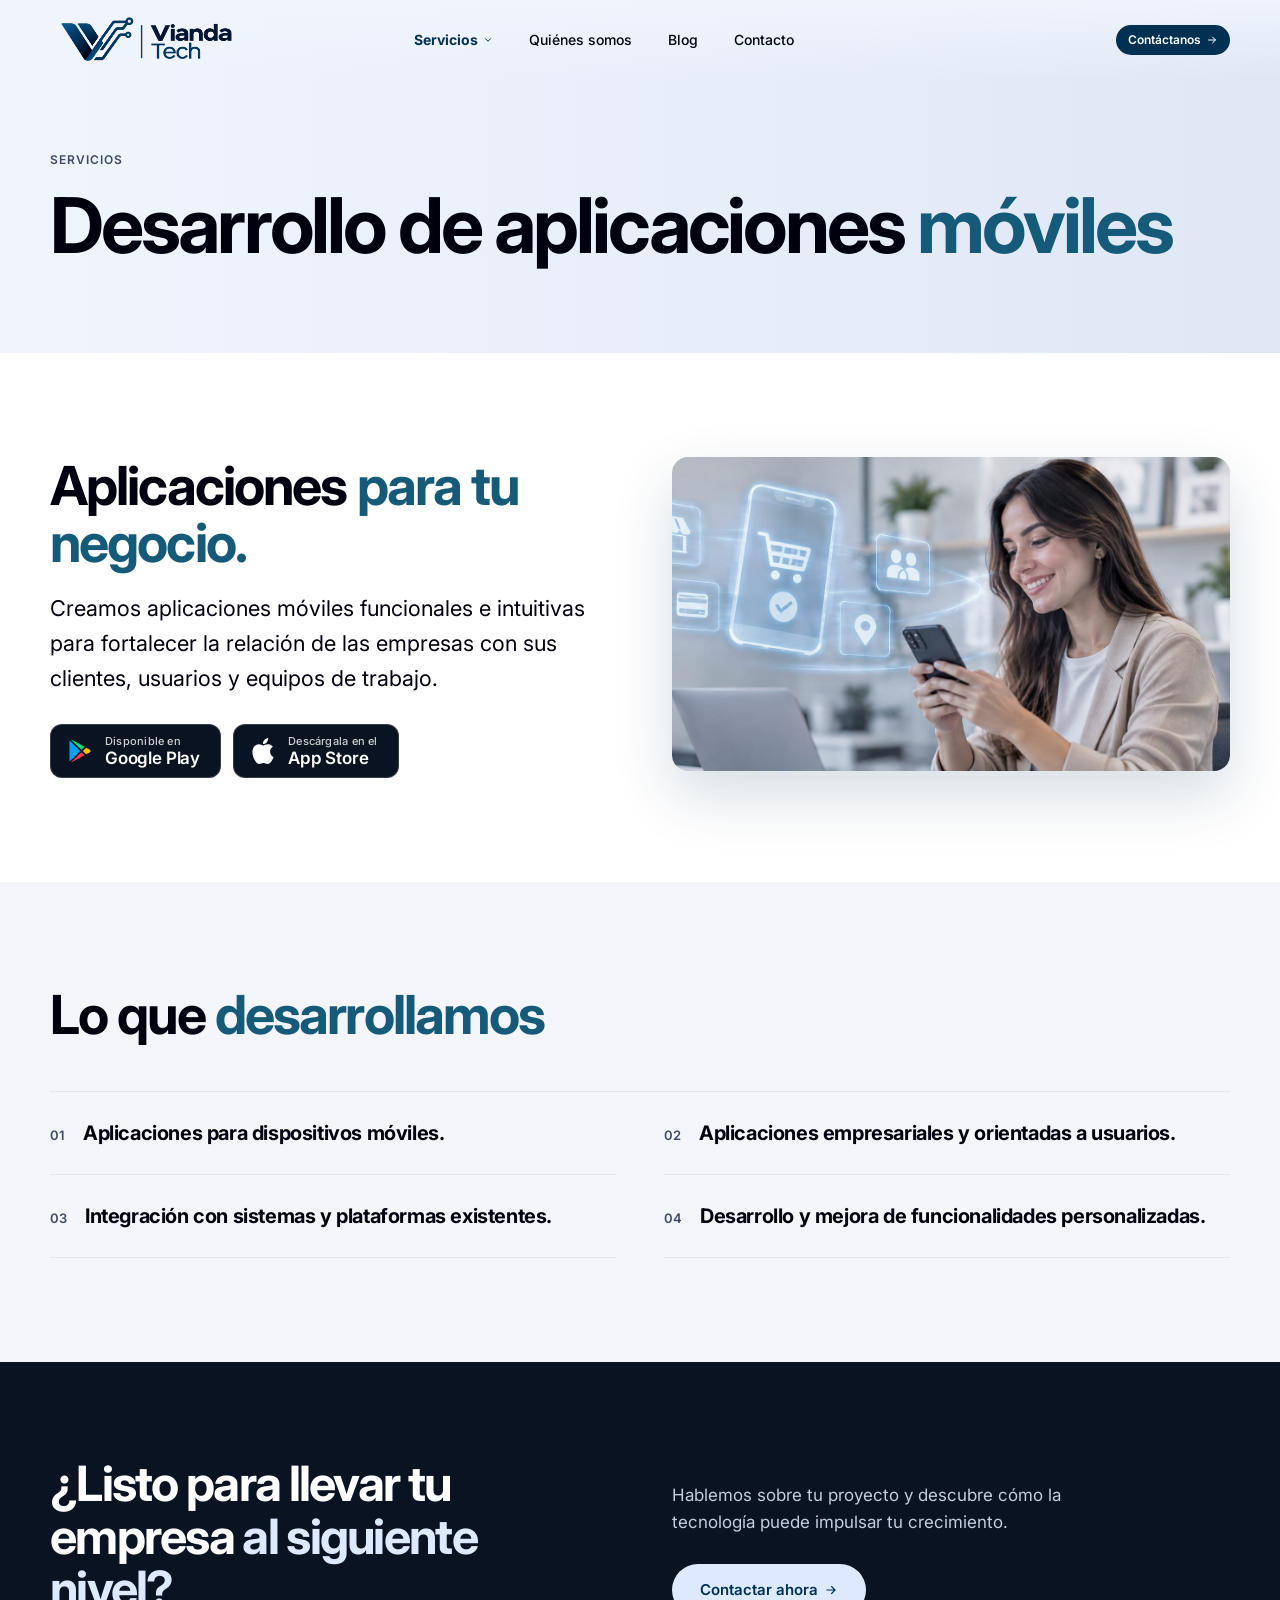
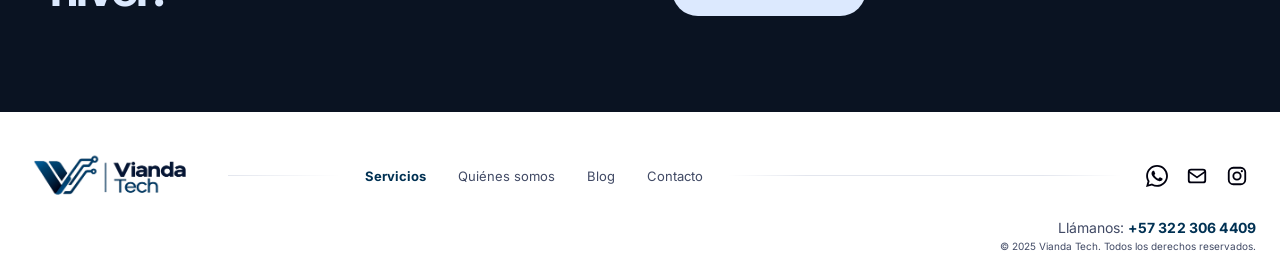
==== commit fb772f29: "look and feel improvements" ====
--- a/aplicaciones-moviles.html
+++ b/aplicaciones-moviles.html
@@ -22,7 +22,7 @@
   <link rel="preconnect" href="https://fonts.googleapis.com">
   <link rel="preconnect" href="https://fonts.gstatic.com" crossorigin>
   <link rel="stylesheet" href="https://fonts.googleapis.com/css2?family=Inter:wght@400;500;600;700;800&display=swap">
-  <link rel="stylesheet" href="styles.css?v=20261142">
+  <link rel="stylesheet" href="styles.css?v=20261145">
 </head>
 <body>
 
@@ -125,13 +125,14 @@
     <span class="footer__line footer__line--l" aria-hidden="true"></span>
     <div class="footer__social" id="blog">
       <a href="https://wa.me/573223064409?text=Hola%2C%20deseo%20contactar%20contigo" target="_blank" rel="noopener" aria-label="WhatsApp"><svg width="22" height="22"><use href="#i-whatsapp"/></svg></a>
-      <a href="mailto:contacto@viandatech.com" aria-label="Correo electrónico"><svg width="22" height="22"><use href="#i-mail"/></svg></a>
+      <a href="mailto:contacto@viandatech.com?subject=Hola%20Vianda%20Tech%21&amp;body=Hola%2C%20deseo%20contactar%20contigo" aria-label="Correo electrónico"><svg width="22" height="22"><use href="#i-mail"/></svg></a>
       <!-- Pendiente: reemplazar "#" por la URL del perfil de Instagram de Vianda Tech -->
       <a href="#" aria-label="Instagram"><svg width="22" height="22"><use href="#i-instagram"/></svg></a>
     </div>
+    <a class="footer__phone" href="tel:+573223064409">Llámanos: <strong>+57 322 306 4409</strong></a>
     <small>&copy; 2025 Vianda Tech. Todos los derechos reservados.</small>
   </footer>
 
-  <script src="script.js?v=20261142" defer></script>
+  <script src="script.js?v=20261145" defer></script>
 </body>
 </html>
--- a/styles.css
+++ b/styles.css
@@ -382,3 +382,10 @@
 /* Sección de IA sin botón (página de Automatización): menos aire inferior antes del CTA oscuro (spec 012, RF-05) */
 .ai--compact { padding-bottom: 56px; }
 @media (max-width: 1000px) { .ai--compact { padding-bottom: 32px; } }
+
+/* Teléfono visible en el pie para llamadas de voz (spec 003, RF-11) */
+.footer__phone { flex-basis: 100%; text-align: right; margin-top: 10px; font-size: 14px; color: var(--muted); }
+.footer__phone strong { color: var(--primary-text); font-weight: 700; letter-spacing: .01em; }
+.footer__phone:hover strong { text-decoration: underline; }
+.footer__phone:focus-visible { outline: 3px solid var(--primary-text); outline-offset: 3px; }
+@media (max-width: 1000px) { .footer__phone { text-align: center; margin-top: 8px; padding-block: 12px; font-size: 16px; } .footer small { margin-top: 0; } }
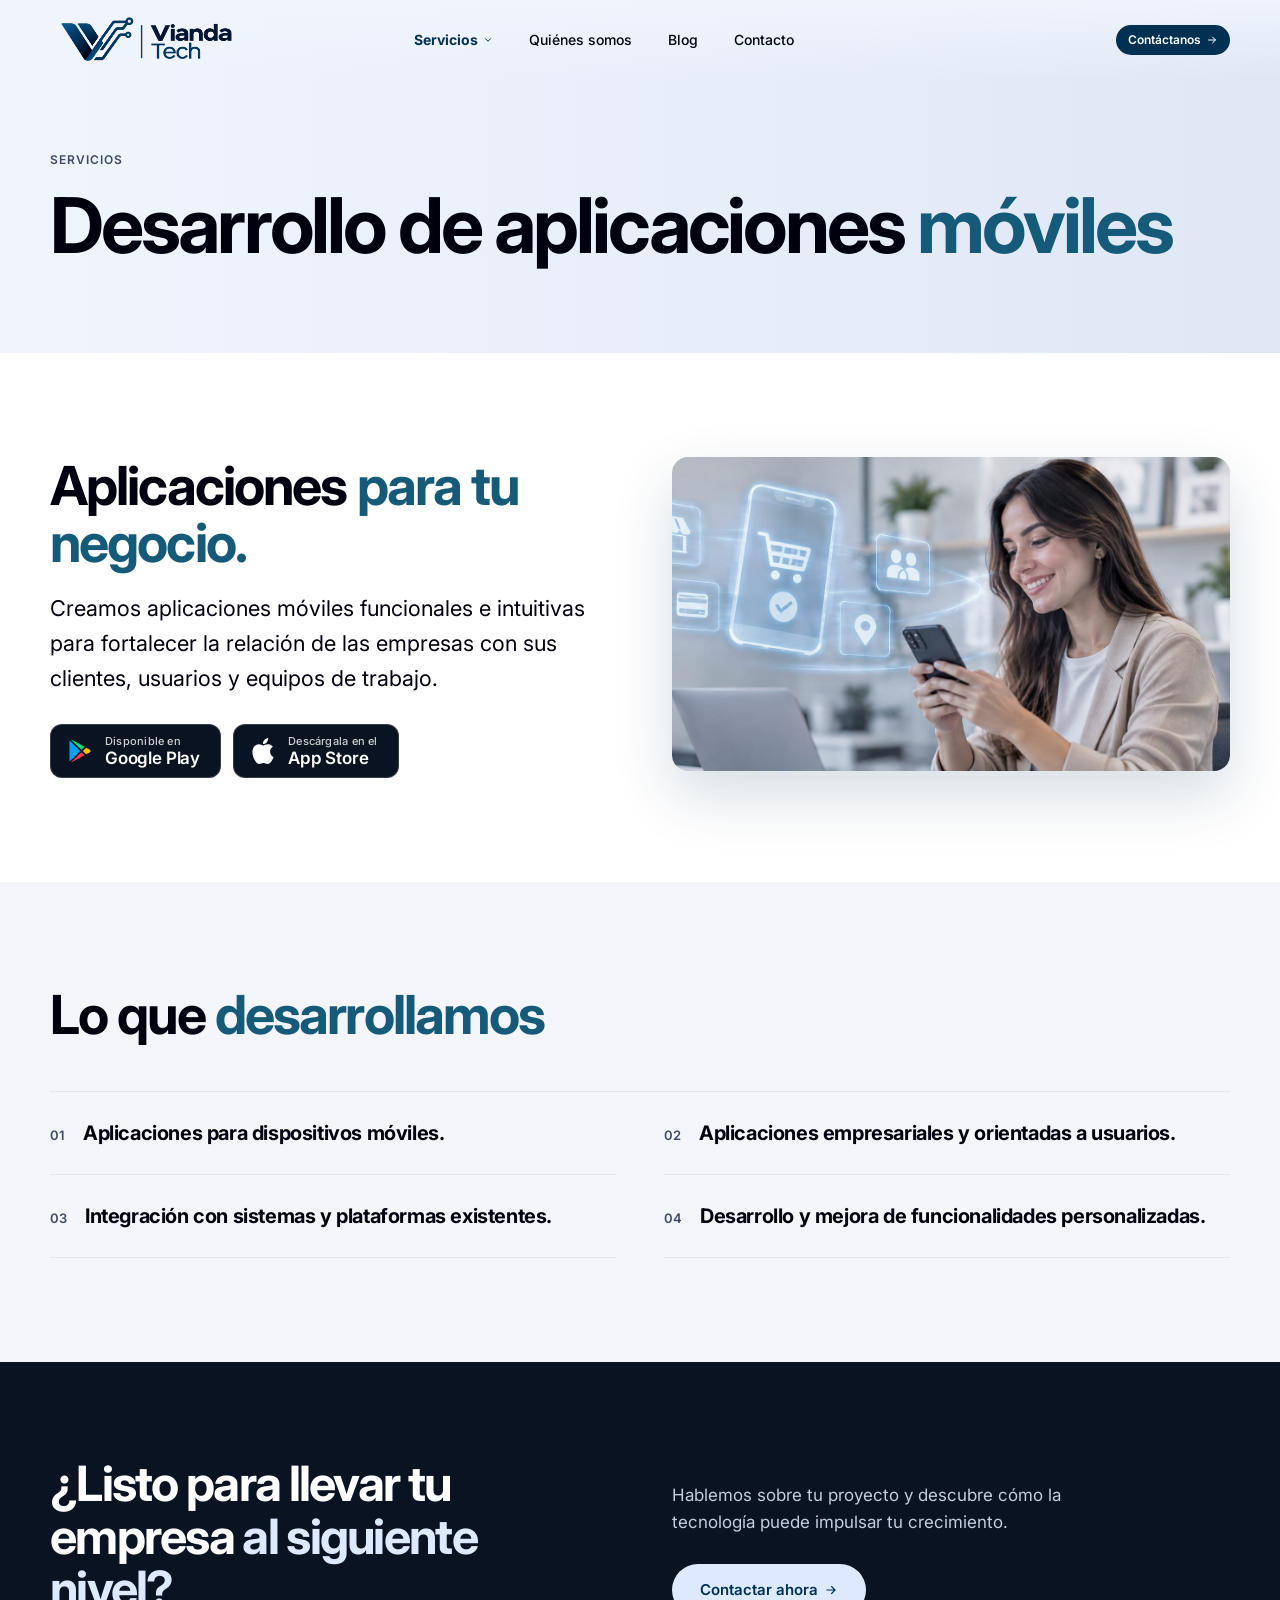
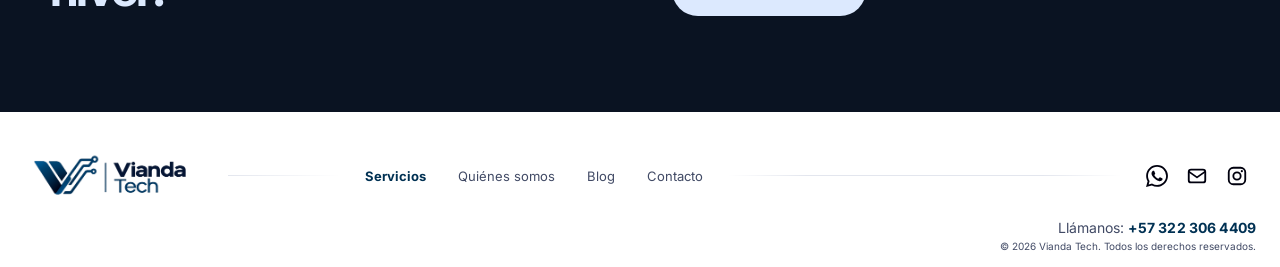
==== commit 24af63fe: "look and feel improvements" ====
--- a/aplicaciones-moviles.html
+++ b/aplicaciones-moviles.html
@@ -22,7 +22,7 @@
   <link rel="preconnect" href="https://fonts.googleapis.com">
   <link rel="preconnect" href="https://fonts.gstatic.com" crossorigin>
   <link rel="stylesheet" href="https://fonts.googleapis.com/css2?family=Inter:wght@400;500;600;700;800&display=swap">
-  <link rel="stylesheet" href="styles.css?v=20261145">
+  <link rel="stylesheet" href="styles.css?v=20261146">
 </head>
 <body>
 
@@ -130,9 +130,9 @@
       <a href="#" aria-label="Instagram"><svg width="22" height="22"><use href="#i-instagram"/></svg></a>
     </div>
     <a class="footer__phone" href="tel:+573223064409">Llámanos: <strong>+57 322 306 4409</strong></a>
-    <small>&copy; 2025 Vianda Tech. Todos los derechos reservados.</small>
+    <small>&copy; 2026 Vianda Tech. Todos los derechos reservados.</small>
   </footer>
 
-  <script src="script.js?v=20261145" defer></script>
+  <script src="script.js?v=20261146" defer></script>
 </body>
 </html>
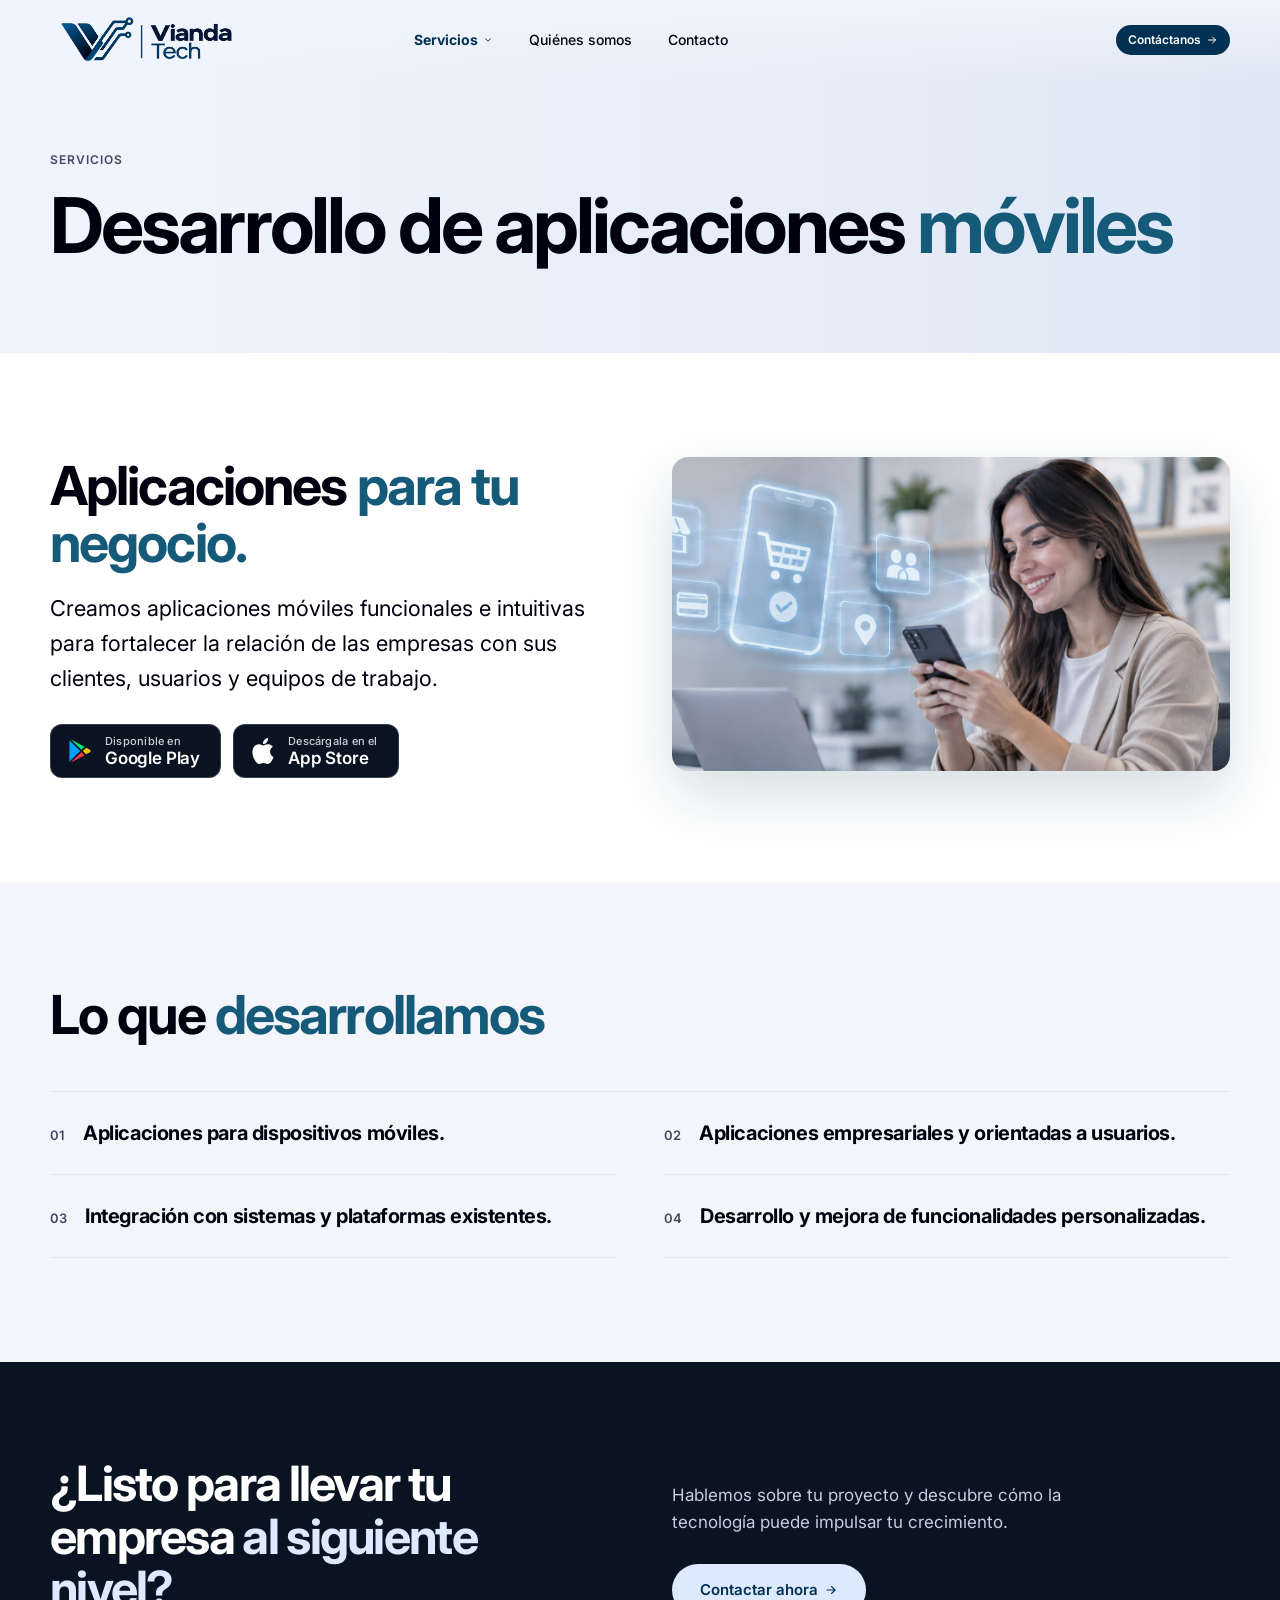
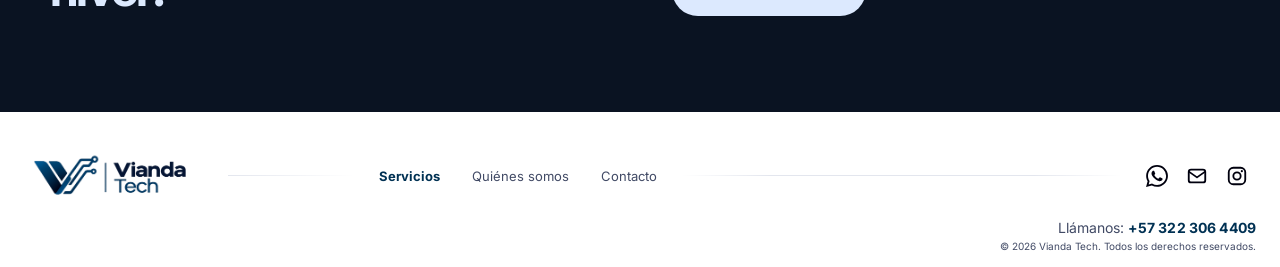
==== commit 3029b00a: "look and feel improvements" ====
--- a/aplicaciones-moviles.html
+++ b/aplicaciones-moviles.html
@@ -22,7 +22,7 @@
   <link rel="preconnect" href="https://fonts.googleapis.com">
   <link rel="preconnect" href="https://fonts.gstatic.com" crossorigin>
   <link rel="stylesheet" href="https://fonts.googleapis.com/css2?family=Inter:wght@400;500;600;700;800&display=swap">
-  <link rel="stylesheet" href="styles.css?v=20261146">
+  <link rel="stylesheet" href="styles.css?v=20261147">
 </head>
 <body>
 
@@ -50,7 +50,7 @@
             </ul>
           </li>
           <li><a href="quienes-somos.html">Quiénes somos</a></li>
-          <li><a href="index.html#blog">Blog</a></li>
+          <!-- Blog oculto hasta su implementación (spec 003, RF-12): <li><a href="index.html#blog">Blog</a></li> -->
           <li><a href="https://wa.me/573223064409?text=Hola%2C%20deseo%20contactar%20contigo" target="_blank" rel="noopener">Contacto</a></li>
           <li class="nav__cta"><a class="btn btn--deep" href="https://wa.me/573223064409?text=Hola%2C%20quiero%20m%C3%A1s%20informaci%C3%B3n%20sobre%20sus%20servicios" target="_blank" rel="noopener">Contáctanos <svg width="14" height="14"><use href="#i-arrow"/></svg></a></li>
           <li class="nav__contact"><a href="tel:+573223064409">+57 322 306 4409</a><a href="mailto:contacto@viandatech.com">contacto@viandatech.com</a></li>
@@ -119,11 +119,11 @@
     <nav aria-label="Pie">
       <a href="index.html#servicios" aria-current="page">Servicios</a>
       <a href="quienes-somos.html">Quiénes somos</a>
-      <a href="index.html#blog">Blog</a>
+      <!-- Blog oculto (spec 003, RF-12): <a href="index.html#blog">Blog</a> -->
       <a href="https://wa.me/573223064409?text=Hola%2C%20deseo%20contactar%20contigo" target="_blank" rel="noopener">Contacto</a>
     </nav>
     <span class="footer__line footer__line--l" aria-hidden="true"></span>
-    <div class="footer__social" id="blog">
+    <div class="footer__social">
       <a href="https://wa.me/573223064409?text=Hola%2C%20deseo%20contactar%20contigo" target="_blank" rel="noopener" aria-label="WhatsApp"><svg width="22" height="22"><use href="#i-whatsapp"/></svg></a>
       <a href="mailto:contacto@viandatech.com?subject=Hola%20Vianda%20Tech%21&amp;body=Hola%2C%20deseo%20contactar%20contigo" aria-label="Correo electrónico"><svg width="22" height="22"><use href="#i-mail"/></svg></a>
       <!-- Pendiente: reemplazar "#" por la URL del perfil de Instagram de Vianda Tech -->
@@ -133,6 +133,6 @@
     <small>&copy; 2026 Vianda Tech. Todos los derechos reservados.</small>
   </footer>
 
-  <script src="script.js?v=20261146" defer></script>
+  <script src="script.js?v=20261147" defer></script>
 </body>
 </html>
